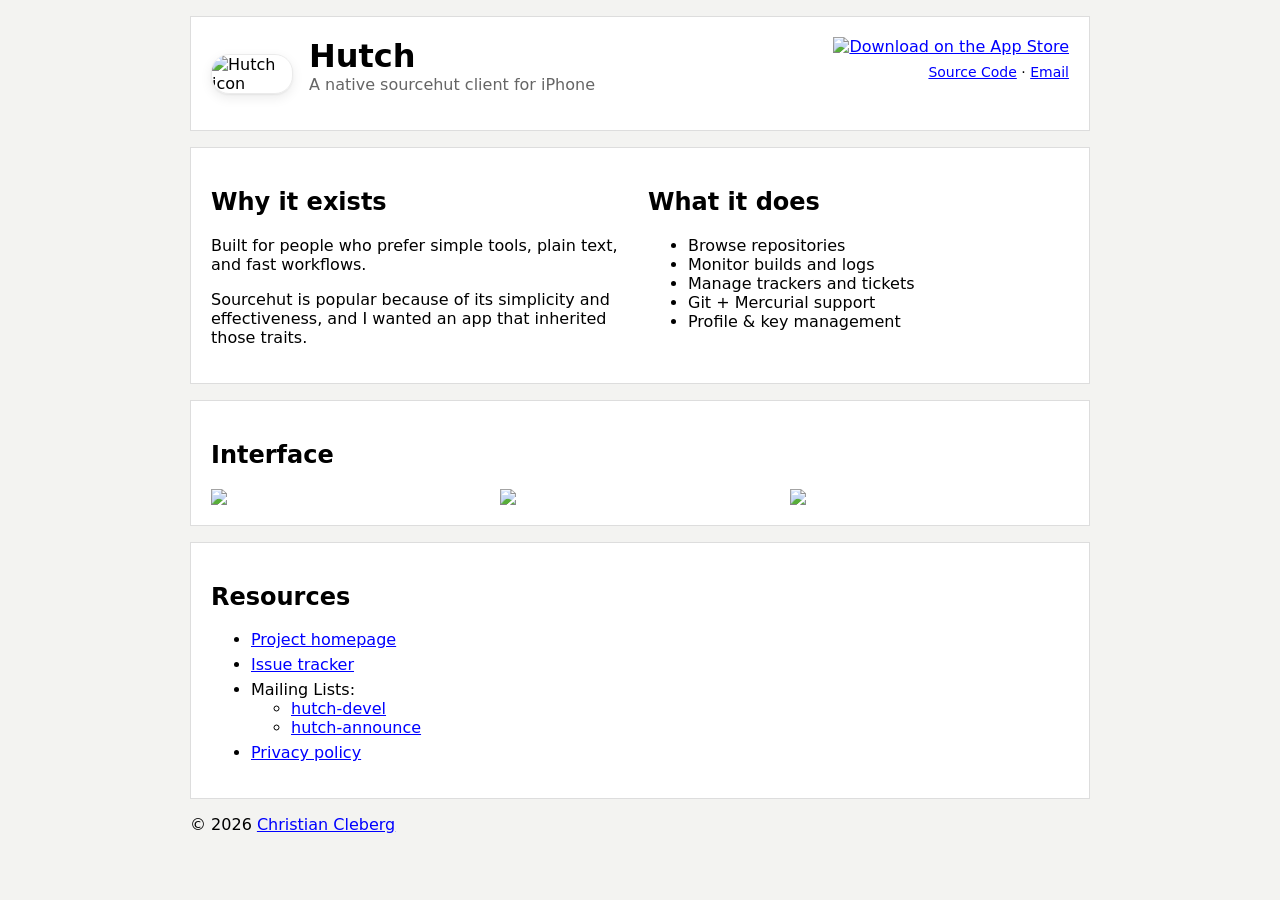
==== website/index.html @ 09d03eb3 "add hutch website" ====
<!doctype html>
<html lang="en">

<head>
  <meta charset="utf-8" />
  <meta name="viewport" content="width=device-width, initial-scale=1" />
  <title>Hutch — native sourcehut client for iPhone</title>
  <link rel="stylesheet" href="styles.css" />
</head>

<body>
  <div class="page">
    <header class="site-header">
      <div class="brand-row">
        <a class="brand" href="index.html">
          <img class="app-icon" src="https://img.cleberg.net/apps/hutch/logo/hutch_light.png" alt="Hutch icon" />
          <div>
            <h1>Hutch</h1>
            <p class="subtitle">A native sourcehut client for iPhone</p>
          </div>
        </a>

        <div class="hero-actions">
          <a href="#" class="store-link">
            <img src="storebutton.svg" class="store-img" alt="Download on the App Store" />
          </a>

          <nav class="header-links">
            <a href="https://sr.ht/~ccleberg/Hutch/">Source Code</a>
            <span>·</span>
            <a href="mailto:hello@cleberg.net">Email</a>
          </nav>
        </div>
      </div>
    </header>

    <main>
      <section class="content-grid">
        <div>
          <h2>Why it exists</h2>
          <p>Built for people who prefer simple tools, plain text, and fast workflows.</p>
          <p>Sourcehut is popular because of its simplicity and effectiveness, and I wanted an app that inherited those
            traits.</p>
        </div>

        <div>
          <h2>What it does</h2>
          <ul>
            <li>Browse repositories</li>
            <li>Monitor builds and logs</li>
            <li>Manage trackers and tickets</li>
            <li>Git + Mercurial support</li>
            <li>Profile & key management</li>
          </ul>
        </div>
      </section>

      <section class="screenshots">
        <h2>Interface</h2>
        <div class="shot-grid">
          <img src="https://img.cleberg.net/apps/hutch/screenshots/code.webp">
          <img src="https://img.cleberg.net/apps/hutch/screenshots/builds.webp">
          <img src="https://img.cleberg.net/apps/hutch/screenshots/todo.webp">
        </div>
      </section>

      <section class="resources">
        <h2>Resources</h2>
        <ul class="resource-list">
          <li><a href="https://sr.ht/~ccleberg/Hutch/">Project homepage</a></li>
          <li><a href="https://todo.sr.ht/~ccleberg/Hutch/">Issue tracker</a></li>
          <li>Mailing Lists:
            <ul>
              <li><a href="https://lists.sr.ht/~ccleberg/hutch-devel">hutch-devel</a></li>
              <li><a href="https://lists.sr.ht/~ccleberg/hutch-announce">hutch-announce</a></li>
            </ul>
          </li>
          <li><a href="privacy.html">Privacy policy</a></li>
        </ul>
      </section>
    </main>

    <footer>
      © 2026 <a href="https://cleberg.net">Christian Cleberg</a>
    </footer>
  </div>
</body>

</html>
---- website/styles.css ----
body {
  font-family: system-ui;
  background: #f3f3f1;
  margin: 0;
}

a,
a:visited {
  color: blue
}

img {
  max-width: 100%
}

.page {
  max-width: 900px;
  margin: 0 auto;
  padding: 16px;
}

.privacy,
.site-header,
.content-grid,
.screenshots,
.resources {
  border: 1px solid #ddd;
  background: white;
  margin-bottom: 16px;
  padding: 20px;
}

.brand-row {
  display: flex;
  justify-content: space-between;
}

.brand, .brand h1, .brand p {
  color: black;
  text-decoration: none;
}

.brand {
  display: flex;
  gap: 16px;
  align-items: center;
}

.brand h1 {
  margin: 0;
}

.brand p {
  margin-top: 0;
  opacity: 0.6;
}

.app-icon {
  width: 80px;
  border-radius: 18px;
  border: 1px solid rgba(0, 0, 0, 0.08);
  box-shadow:
    0 1px 2px rgba(0, 0, 0, 0.06),
    0 4px 12px rgba(0, 0, 0, 0.08);
}

.hero-actions {
  text-align: right;
}

.store-img {
  height: 40px;
  padding-bottom: 0.5rem;
}

.header-links {
  font-size: 14px;
}

.intro-copy {
  margin-top: 16px;
}

.lede {
  padding-top: 1rem;
  font-weight: bold;
}

.content-grid {
  display: grid;
  grid-template-columns: 1fr 1fr;
}

.content-grid div:first-child {
  padding-right: 0.5rem;
}

.content-grid div:last-child {
  padding-left: 0.5rem;
}

.shot-grid {
  display: grid;
  grid-template-columns: repeat(3, 1fr);
  gap: 10px;
}

.resource-list {
  display: flex;
  flex-direction: column;
  gap: 6px;
}

.privacy h2 {
  margin: 0 0 20px;
  font-size: 28px;
  line-height: 1.1;
}

.privacy h3 {
  margin: 24px 0 8px;
  font-size: 18px;
  line-height: 1.2;
}

.privacy p {
  margin: 0 0 14px;
  line-height: 1.45;
}

.privacy ul {
  margin: 0 0 14px;
  padding-left: 0;
  list-style: none;
}

.privacy li {
  padding-left: 1em;
  text-indent: -1em;
}

.privacy li::before {
  content: "- ";
}

.privacy a:hover {
  text-decoration: underline;
}
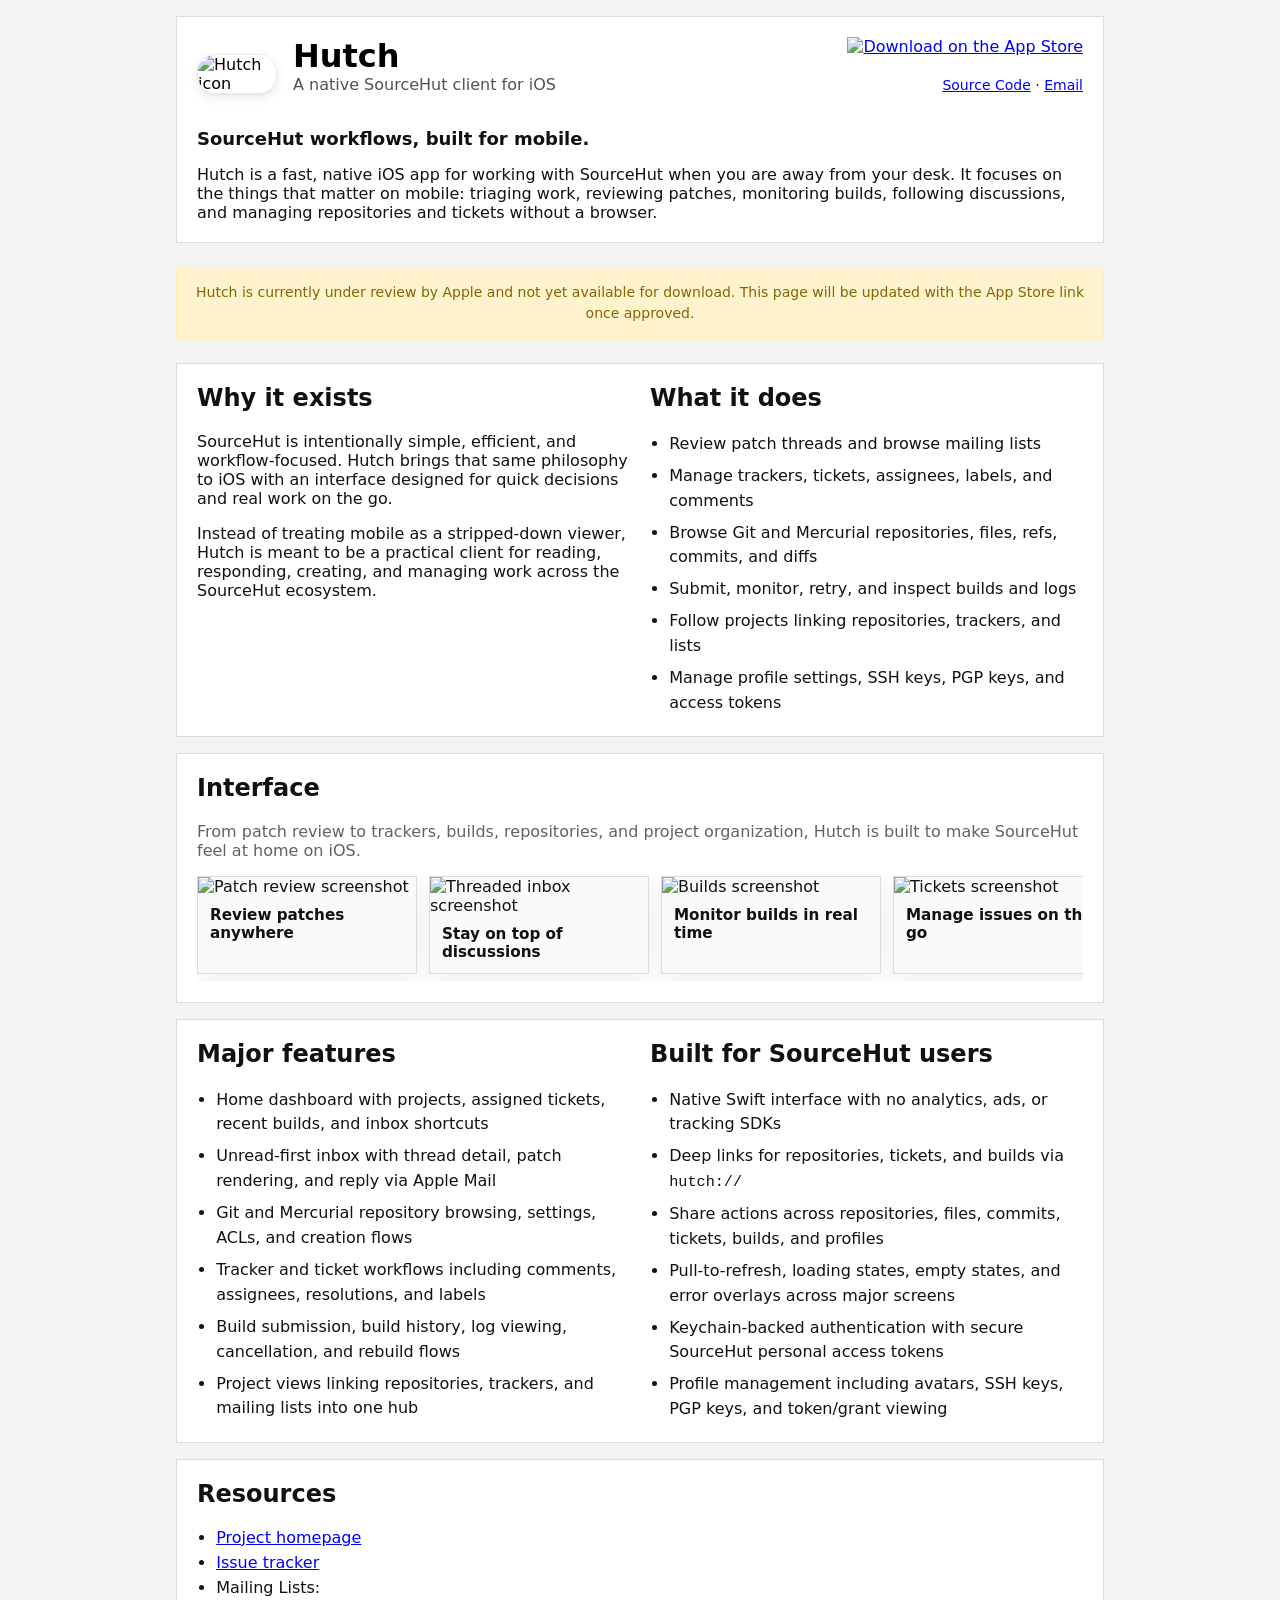
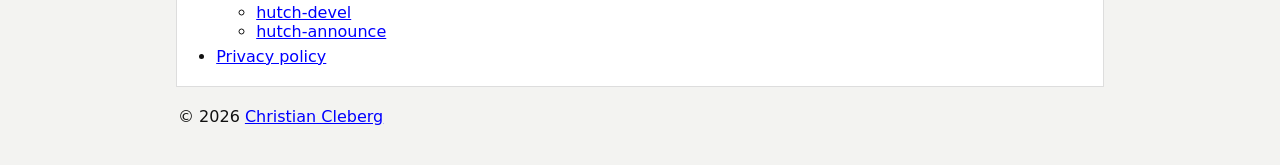
==== commit 531f7afb: "update website for v2.1" ====
--- a/website/index.html
+++ b/website/index.html
@@ -4,7 +4,9 @@
 <head>
   <meta charset="utf-8" />
   <meta name="viewport" content="width=device-width, initial-scale=1" />
-  <title>Hutch — native sourcehut client for iPhone</title>
+  <title>Hutch — native SourceHut client for iOS</title>
+  <meta name="description"
+    content="Hutch is a native iOS client for SourceHut with support for repositories, builds, tickets, mailing lists, projects, and more." />
   <link rel="stylesheet" href="styles.css" />
 </head>
 
@@ -16,51 +18,124 @@
           <img class="app-icon" src="https://img.cleberg.net/apps/hutch/logo/hutch_light.png" alt="Hutch icon" />
           <div>
             <h1>Hutch</h1>
-            <p class="subtitle">A native sourcehut client for iPhone</p>
+            <p class="subtitle">A native SourceHut client for iOS</p>
           </div>
         </a>
 
         <div class="hero-actions">
-          <a href="#" class="store-link">
+          <a href="#" class="store-link" aria-label="Download Hutch on the App Store">
             <img src="storebutton.svg" class="store-img" alt="Download on the App Store" />
           </a>
 
-          <nav class="header-links">
+          <nav class="header-links" aria-label="Hutch links">
             <a href="https://sr.ht/~ccleberg/Hutch/">Source Code</a>
             <span>·</span>
             <a href="mailto:hello@cleberg.net">Email</a>
           </nav>
         </div>
       </div>
+
+      <div class="intro-copy">
+        <p class="lede">SourceHut workflows, built for mobile.</p>
+        <p>Hutch is a fast, native iOS app for working with SourceHut when you are away from your desk. It focuses on
+          the things that matter on mobile: triaging work, reviewing patches, monitoring builds, following discussions,
+          and managing repositories and tickets without a browser.</p>
+      </div>
     </header>
 
     <main>
+      <div class="info-banner">
+        Hutch is currently under review by Apple and not yet available for download.
+        This page will be updated with the App Store link once approved.
+      </div>
       <section class="content-grid">
         <div>
           <h2>Why it exists</h2>
-          <p>Built for people who prefer simple tools, plain text, and fast workflows.</p>
-          <p>Sourcehut is popular because of its simplicity and effectiveness, and I wanted an app that inherited those
-            traits.</p>
+          <p>SourceHut is intentionally simple, efficient, and workflow-focused. Hutch brings that same philosophy to
+            iOS with an interface designed for quick decisions and real work on the go.</p>
+          <p>Instead of treating mobile as a stripped-down viewer, Hutch is meant to be a practical client for reading,
+            responding, creating, and managing work across the SourceHut ecosystem.</p>
         </div>
 
         <div>
           <h2>What it does</h2>
-          <ul>
-            <li>Browse repositories</li>
-            <li>Monitor builds and logs</li>
-            <li>Manage trackers and tickets</li>
-            <li>Git + Mercurial support</li>
-            <li>Profile & key management</li>
+          <ul class="feature-list">
+            <li>Review patch threads and browse mailing lists</li>
+            <li>Manage trackers, tickets, assignees, labels, and comments</li>
+            <li>Browse Git and Mercurial repositories, files, refs, commits, and diffs</li>
+            <li>Submit, monitor, retry, and inspect builds and logs</li>
+            <li>Follow projects linking repositories, trackers, and lists</li>
+            <li>Manage profile settings, SSH keys, PGP keys, and access tokens</li>
           </ul>
         </div>
       </section>
 
       <section class="screenshots">
         <h2>Interface</h2>
-        <div class="shot-grid">
-          <img src="https://img.cleberg.net/apps/hutch/screenshots/code.webp">
-          <img src="https://img.cleberg.net/apps/hutch/screenshots/builds.webp">
-          <img src="https://img.cleberg.net/apps/hutch/screenshots/todo.webp">
+        <p class="section-intro">From patch review to trackers, builds, repositories, and project organization, Hutch is
+          built to make SourceHut feel at home on iOS.</p>
+        <div class="shot-scroll" aria-label="Hutch screenshots">
+          <figure class="shot-card">
+            <img src="https://img.cleberg.net/apps/hutch/screenshots/iOS/01_patch.jpg" alt="Patch review screenshot"
+              loading="lazy" />
+            <figcaption>Review patches anywhere</figcaption>
+          </figure>
+          <figure class="shot-card">
+            <img src="https://img.cleberg.net/apps/hutch/screenshots/iOS/02_thread.jpg" alt="Threaded inbox screenshot"
+              loading="lazy" />
+            <figcaption>Stay on top of discussions</figcaption>
+          </figure>
+          <figure class="shot-card">
+            <img src="https://img.cleberg.net/apps/hutch/screenshots/iOS/03_builds.jpg" alt="Builds screenshot"
+              loading="lazy" />
+            <figcaption>Monitor builds in real time</figcaption>
+          </figure>
+          <figure class="shot-card">
+            <img src="https://img.cleberg.net/apps/hutch/screenshots/iOS/04_tickets.jpg" alt="Tickets screenshot"
+              loading="lazy" />
+            <figcaption>Manage issues on the go</figcaption>
+          </figure>
+          <figure class="shot-card">
+            <img src="https://img.cleberg.net/apps/hutch/screenshots/iOS/05_repo.jpg" alt="Repository diff screenshot"
+              loading="lazy" />
+            <figcaption>Explore your code</figcaption>
+          </figure>
+          <figure class="shot-card">
+            <img src="https://img.cleberg.net/apps/hutch/screenshots/iOS/06_projects.jpg" alt="Projects screenshot"
+              loading="lazy" />
+            <figcaption>Everything in one place</figcaption>
+          </figure>
+          <figure class="shot-card">
+            <img src="https://img.cleberg.net/apps/hutch/screenshots/iOS/07_actions.jpg"
+              alt="Build submission screenshot" loading="lazy" />
+            <figcaption>Take action instantly</figcaption>
+          </figure>
+        </div>
+      </section>
+
+      <section class="feature-sections">
+        <div class="feature-panel">
+          <h2>Major features</h2>
+          <ul class="feature-list">
+            <li>Home dashboard with projects, assigned tickets, recent builds, and inbox shortcuts</li>
+            <li>Unread-first inbox with thread detail, patch rendering, and reply via Apple Mail</li>
+            <li>Git and Mercurial repository browsing, settings, ACLs, and creation flows</li>
+            <li>Tracker and ticket workflows including comments, assignees, resolutions, and labels</li>
+            <li>Build submission, build history, log viewing, cancellation, and rebuild flows</li>
+            <li>Project views linking repositories, trackers, and mailing lists into one hub</li>
+          </ul>
+        </div>
+
+        <div class="feature-panel">
+          <h2>Built for SourceHut users</h2>
+          <ul class="feature-list">
+            <li>Native Swift interface with no analytics, ads, or tracking SDKs</li>
+            <li>Deep links for repositories, tickets, and builds via <code>hutch://</code></li>
+            <li>Share actions across repositories, files, commits, tickets, builds, and profiles</li>
+            <li>Pull-to-refresh, loading states, empty states, and error overlays across major screens</li>
+            <li>Keychain-backed authentication with secure SourceHut personal access tokens</li>
+            <li>Profile management including avatars, SSH keys, PGP keys, and token/grant viewing</li>
+          </ul>
         </div>
       </section>
 
@@ -80,7 +155,7 @@
       </section>
     </main>
 
-    <footer>
+    <footer class="site-footer">
       © 2026 <a href="https://cleberg.net">Christian Cleberg</a>
     </footer>
   </div>
--- a/website/styles.css
+++ b/website/styles.css
@@ -1,20 +1,36 @@
+:root {
+  --bg: #f3f3f1;
+  --surface: #fff;
+  --border: #ddd;
+  --text: #111;
+  --muted: rgba(0, 0, 0, 0.62);
+  --shadow-sm: 0 1px 2px rgba(0, 0, 0, 0.06);
+  --shadow-md: 0 8px 24px rgba(0, 0, 0, 0.06);
+}
+
+* {
+  box-sizing: border-box;
+}
+
 body {
-  font-family: system-ui;
-  background: #f3f3f1;
+  font-family: system-ui, -apple-system, BlinkMacSystemFont, "Segoe UI", sans-serif;
+  background: var(--bg);
+  color: var(--text);
   margin: 0;
 }
 
 a,
 a:visited {
-  color: blue
+  color: blue;
 }
 
 img {
-  max-width: 100%
+  max-width: 100%;
+  display: block;
 }
 
 .page {
-  max-width: 900px;
+  max-width: 960px;
   margin: 0 auto;
   padding: 16px;
 }
@@ -23,9 +39,10 @@
 .site-header,
 .content-grid,
 .screenshots,
-.resources {
-  border: 1px solid #ddd;
-  background: white;
+.resources,
+.feature-sections {
+  border: 1px solid var(--border);
+  background: var(--surface);
   margin-bottom: 16px;
   padding: 20px;
 }
@@ -33,9 +50,13 @@
 .brand-row {
   display: flex;
   justify-content: space-between;
-}
-
-.brand, .brand h1, .brand p {
+  gap: 20px;
+  align-items: flex-start;
+}
+
+.brand,
+.brand h1,
+.brand p {
   color: black;
   text-decoration: none;
 }
@@ -44,28 +65,30 @@
   display: flex;
   gap: 16px;
   align-items: center;
+  min-width: 0;
 }
 
 .brand h1 {
   margin: 0;
 }
 
+.subtitle,
 .brand p {
   margin-top: 0;
-  opacity: 0.6;
+  opacity: 0.68;
 }
 
 .app-icon {
   width: 80px;
   border-radius: 18px;
   border: 1px solid rgba(0, 0, 0, 0.08);
-  box-shadow:
-    0 1px 2px rgba(0, 0, 0, 0.06),
-    0 4px 12px rgba(0, 0, 0, 0.08);
+  box-shadow: var(--shadow-sm), 0 4px 12px rgba(0, 0, 0, 0.08);
+  flex: 0 0 auto;
 }
 
 .hero-actions {
   text-align: right;
+  flex: 0 0 auto;
 }
 
 .store-img {
@@ -78,37 +101,108 @@
 }
 
 .intro-copy {
-  margin-top: 16px;
+  margin-top: 18px;
 }
 
 .lede {
-  padding-top: 1rem;
-  font-weight: bold;
-}
-
-.content-grid {
+  margin: 0 0 10px;
+  font-weight: 700;
+  font-size: 1.125rem;
+}
+
+.intro-copy p:last-child {
+  margin-bottom: 0;
+}
+
+.content-grid,
+.feature-sections {
   display: grid;
   grid-template-columns: 1fr 1fr;
-}
-
-.content-grid div:first-child {
-  padding-right: 0.5rem;
-}
-
-.content-grid div:last-child {
-  padding-left: 0.5rem;
-}
-
-.shot-grid {
+  gap: 20px;
+}
+
+.content-grid>div,
+.feature-sections>.feature-panel {
+  min-width: 0;
+}
+
+.content-grid h2,
+.screenshots h2,
+.resources h2,
+.feature-panel h2 {
+  margin-top: 0;
+}
+
+.feature-list {
+  margin: 0;
+  padding-left: 1.2rem;
+  line-height: 1.55;
+}
+
+.feature-list li+li {
+  margin-top: 0.45rem;
+}
+
+.section-intro {
+  margin-top: 0;
+  color: var(--muted);
+}
+
+.shot-scroll {
   display: grid;
-  grid-template-columns: repeat(3, 1fr);
-  gap: 10px;
+  grid-auto-flow: column;
+  grid-auto-columns: minmax(220px, 280px);
+  gap: 12px;
+  overflow-x: auto;
+  overscroll-behavior-x: contain;
+  padding-bottom: 8px;
+  scroll-snap-type: x proximity;
+  -webkit-overflow-scrolling: touch;
+}
+
+.shot-scroll::-webkit-scrollbar {
+  height: 10px;
+}
+
+.shot-scroll::-webkit-scrollbar-thumb {
+  background: rgba(0, 0, 0, 0.18);
+}
+
+.shot-card {
+  margin: 0;
+  scroll-snap-align: start;
+  border: 1px solid var(--border);
+  overflow: hidden;
+  background: #fafafa;
+  box-shadow: var(--shadow-md);
+}
+
+.shot-card img {
+  width: 100%;
+  height: auto;
+}
+
+.shot-card figcaption {
+  padding: 10px 12px 12px;
+  font-size: 0.95rem;
+  font-weight: 600;
 }
 
 .resource-list {
   display: flex;
   flex-direction: column;
   gap: 6px;
+  margin: 0;
+  padding-left: 1.2rem;
+}
+
+.resource-list ul {
+  margin-top: 6px;
+}
+
+.site-footer,
+footer {
+  padding: 4px 2px 24px;
 }
 
 .privacy h2 {
@@ -125,7 +219,7 @@
 
 .privacy p {
   margin: 0 0 14px;
-  line-height: 1.45;
+  line-height: 1.5;
 }
 
 .privacy ul {
@@ -145,4 +239,76 @@
 
 .privacy a:hover {
   text-decoration: underline;
+}
+
+code {
+  font-family: ui-monospace, SFMono-Regular, Menlo, Consolas, monospace;
+  font-size: 0.95em;
+}
+
+@media (max-width: 760px) {
+  .page {
+    padding: 12px;
+  }
+
+  .brand-row,
+  .content-grid,
+  .feature-sections {
+    grid-template-columns: 1fr;
+    display: grid;
+  }
+
+  .shot-scroll {
+    grid-auto-columns: minmax(240px, 78vw);
+  }
+
+  .brand-row {
+    gap: 16px;
+  }
+
+  .hero-actions {
+    text-align: left;
+  }
+
+  .brand {
+    align-items: flex-start;
+  }
+
+  .store-img {
+    height: 44px;
+  }
+
+  .content-grid,
+  .feature-sections {
+    gap: 12px;
+  }
+
+  .site-header,
+  .content-grid,
+  .screenshots,
+  .resources,
+  .feature-sections,
+  .privacy {
+    padding: 16px;
+  }
+
+  .feature-list,
+  .resource-list {
+    padding-left: 1.1rem;
+  }
+}
+
+.info-banner {
+  margin: 24px auto;
+  padding: 14px 16px;
+  max-width: 960px;
+
+  background: #fff3cd;
+  border: 1px solid #ffeeba;
+
+  color: #856404;
+  font-size: 14px;
+  line-height: 1.5;
+
+  text-align: center;
 }
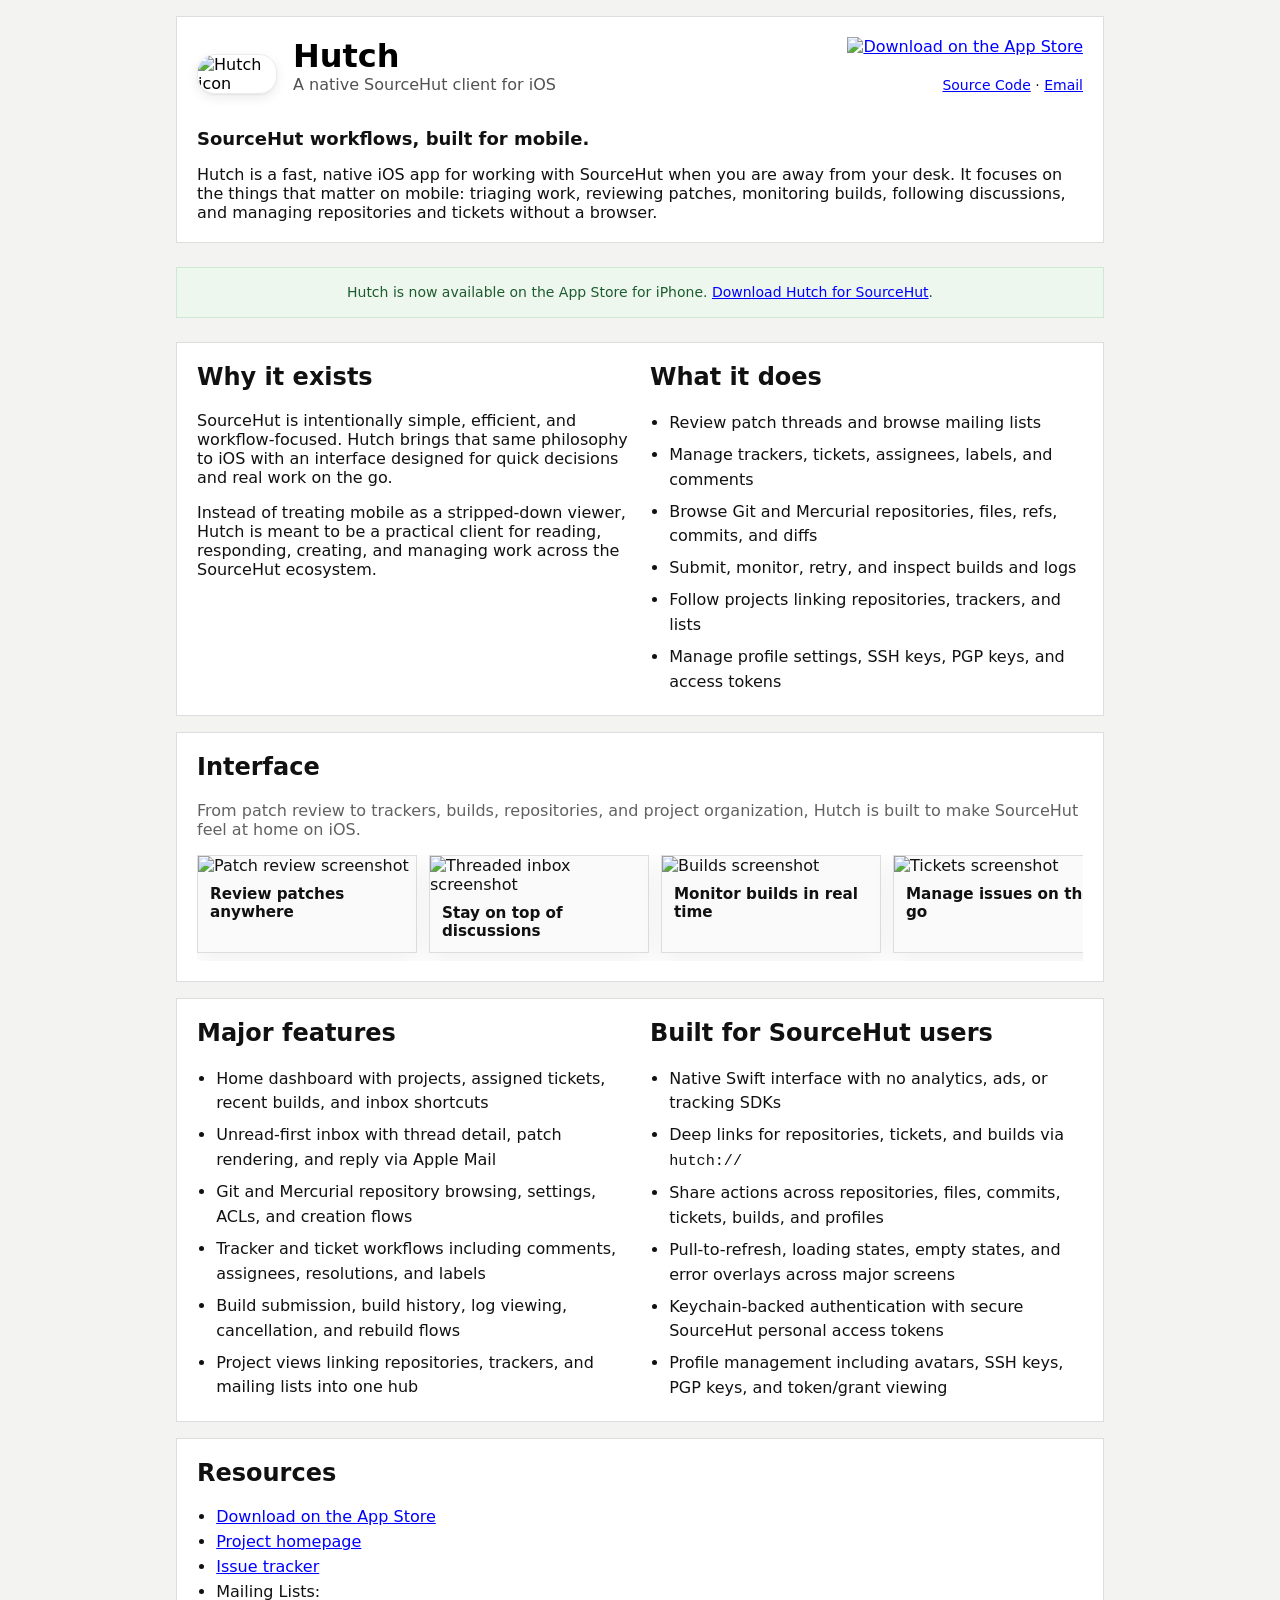
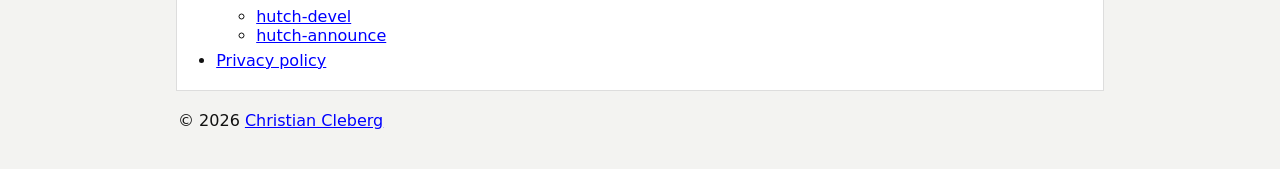
==== commit 15d3b5bb: "update website with app store link" ====
--- a/website/index.html
+++ b/website/index.html
@@ -23,7 +23,8 @@
         </a>
 
         <div class="hero-actions">
-          <a href="#" class="store-link" aria-label="Download Hutch on the App Store">
+          <a href="https://apps.apple.com/us/app/hutch-for-sourcehut/id6760742299" class="store-link"
+            aria-label="Download Hutch on the App Store">
             <img src="storebutton.svg" class="store-img" alt="Download on the App Store" />
           </a>
 
@@ -44,9 +45,9 @@
     </header>
 
     <main>
-      <div class="info-banner">
-        Hutch is currently under review by Apple and not yet available for download.
-        This page will be updated with the App Store link once approved.
+      <div class="info-banner info-banner-live">
+        Hutch is now available on the App Store for iPhone.
+        <a href="https://apps.apple.com/us/app/hutch-for-sourcehut/id6760742299">Download Hutch for SourceHut</a>.
       </div>
       <section class="content-grid">
         <div>
@@ -76,37 +77,37 @@
           built to make SourceHut feel at home on iOS.</p>
         <div class="shot-scroll" aria-label="Hutch screenshots">
           <figure class="shot-card">
-            <img src="https://img.cleberg.net/apps/hutch/screenshots/iOS/01_patch.jpg" alt="Patch review screenshot"
+            <img src="https://img.cleberg.net/apps/hutch/screenshots/iphone/01_patch.jpg" alt="Patch review screenshot"
               loading="lazy" />
             <figcaption>Review patches anywhere</figcaption>
           </figure>
           <figure class="shot-card">
-            <img src="https://img.cleberg.net/apps/hutch/screenshots/iOS/02_thread.jpg" alt="Threaded inbox screenshot"
+            <img src="https://img.cleberg.net/apps/hutch/screenshots/iphone/02_thread.jpg" alt="Threaded inbox screenshot"
               loading="lazy" />
             <figcaption>Stay on top of discussions</figcaption>
           </figure>
           <figure class="shot-card">
-            <img src="https://img.cleberg.net/apps/hutch/screenshots/iOS/03_builds.jpg" alt="Builds screenshot"
+            <img src="https://img.cleberg.net/apps/hutch/screenshots/iphone/03_builds.jpg" alt="Builds screenshot"
               loading="lazy" />
             <figcaption>Monitor builds in real time</figcaption>
           </figure>
           <figure class="shot-card">
-            <img src="https://img.cleberg.net/apps/hutch/screenshots/iOS/04_tickets.jpg" alt="Tickets screenshot"
+            <img src="https://img.cleberg.net/apps/hutch/screenshots/iphone/04_tickets.jpg" alt="Tickets screenshot"
               loading="lazy" />
             <figcaption>Manage issues on the go</figcaption>
           </figure>
           <figure class="shot-card">
-            <img src="https://img.cleberg.net/apps/hutch/screenshots/iOS/05_repo.jpg" alt="Repository diff screenshot"
+            <img src="https://img.cleberg.net/apps/hutch/screenshots/iphone/05_repo.jpg" alt="Repository diff screenshot"
               loading="lazy" />
             <figcaption>Explore your code</figcaption>
           </figure>
           <figure class="shot-card">
-            <img src="https://img.cleberg.net/apps/hutch/screenshots/iOS/06_projects.jpg" alt="Projects screenshot"
+            <img src="https://img.cleberg.net/apps/hutch/screenshots/iphone/06_projects.jpg" alt="Projects screenshot"
               loading="lazy" />
             <figcaption>Everything in one place</figcaption>
           </figure>
           <figure class="shot-card">
-            <img src="https://img.cleberg.net/apps/hutch/screenshots/iOS/07_actions.jpg"
+            <img src="https://img.cleberg.net/apps/hutch/screenshots/iphone/07_actions.jpg"
               alt="Build submission screenshot" loading="lazy" />
             <figcaption>Take action instantly</figcaption>
           </figure>
@@ -142,6 +143,7 @@
       <section class="resources">
         <h2>Resources</h2>
         <ul class="resource-list">
+          <li><a href="https://apps.apple.com/us/app/hutch-for-sourcehut/id6760742299">Download on the App Store</a></li>
           <li><a href="https://sr.ht/~ccleberg/Hutch/">Project homepage</a></li>
           <li><a href="https://todo.sr.ht/~ccleberg/Hutch/">Issue tracker</a></li>
           <li>Mailing Lists:
@@ -161,4 +163,4 @@
   </div>
 </body>
 
-</html>+</html>
--- a/website/styles.css
+++ b/website/styles.css
@@ -311,4 +311,10 @@
   line-height: 1.5;
 
   text-align: center;
-}+}
+
+.info-banner-live {
+  background: #edf7ee;
+  border-color: #cfe8d3;
+  color: #1d5c2f;
+}
